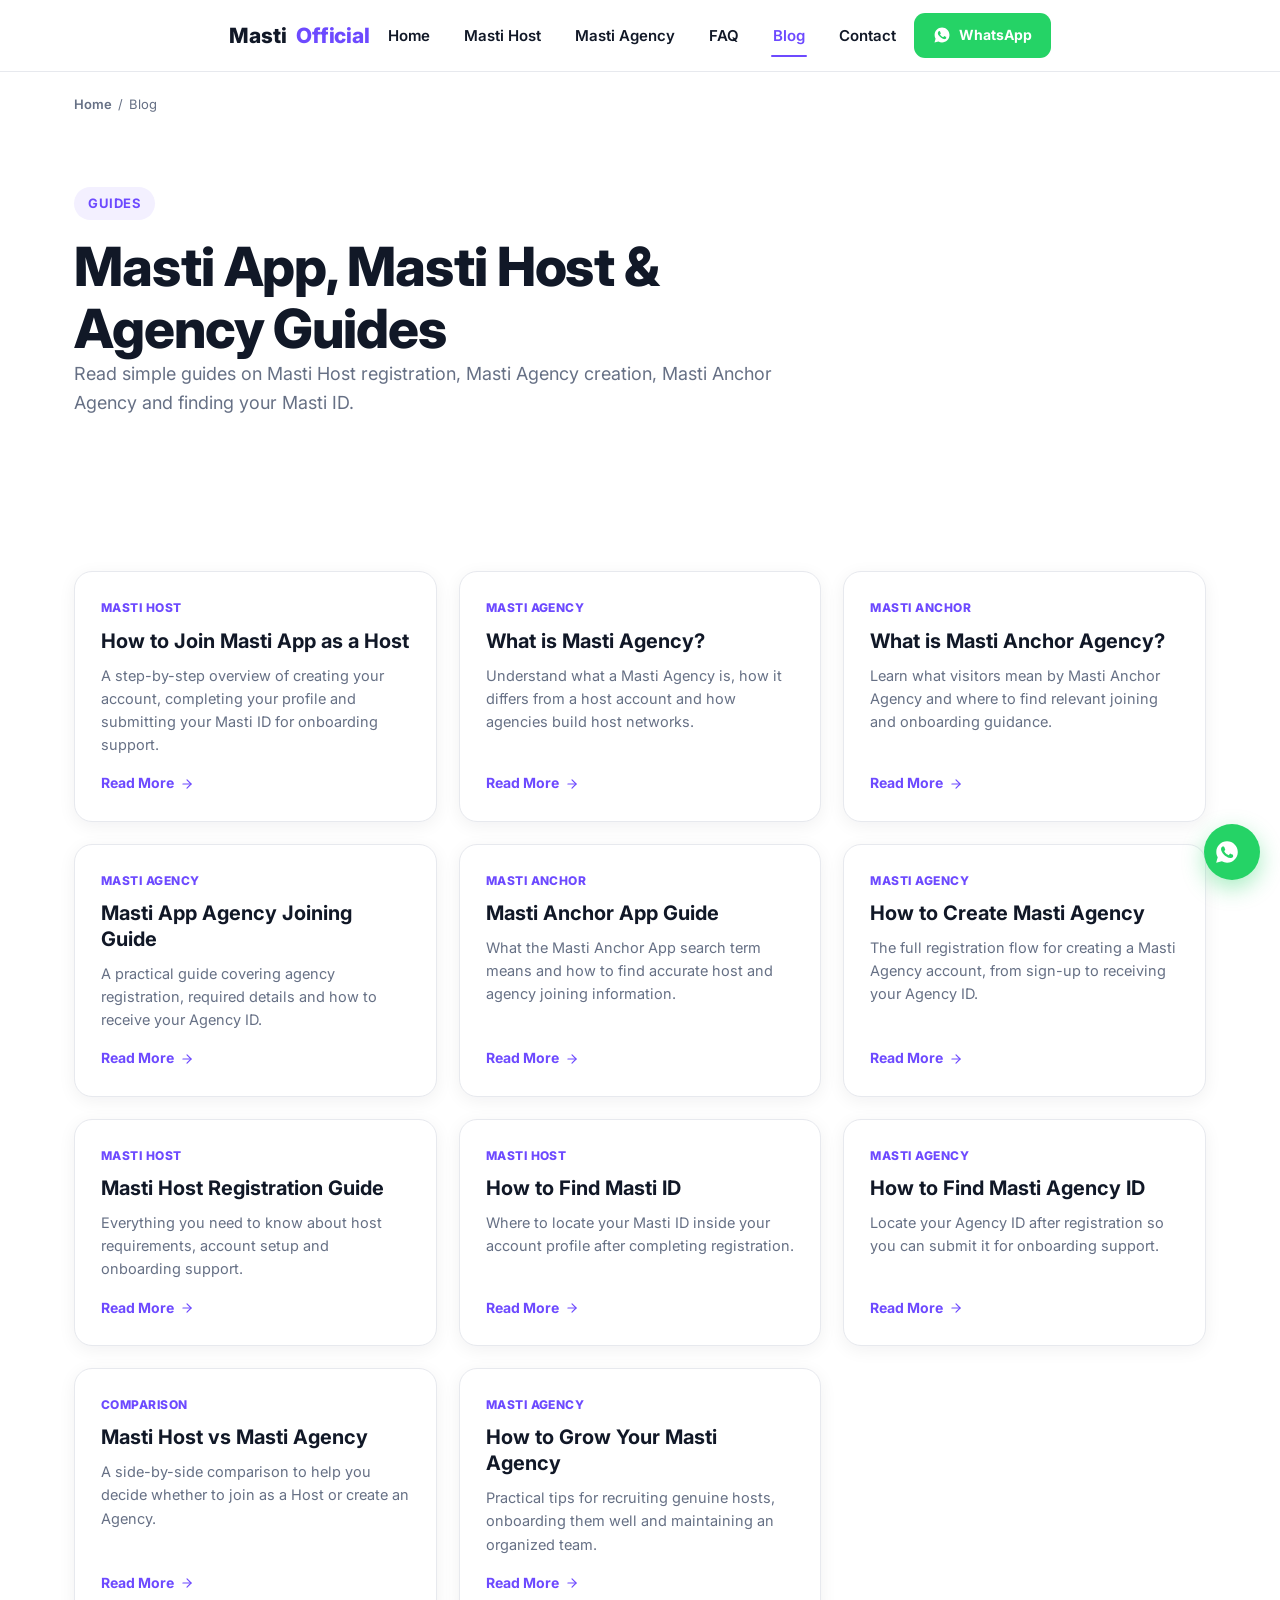
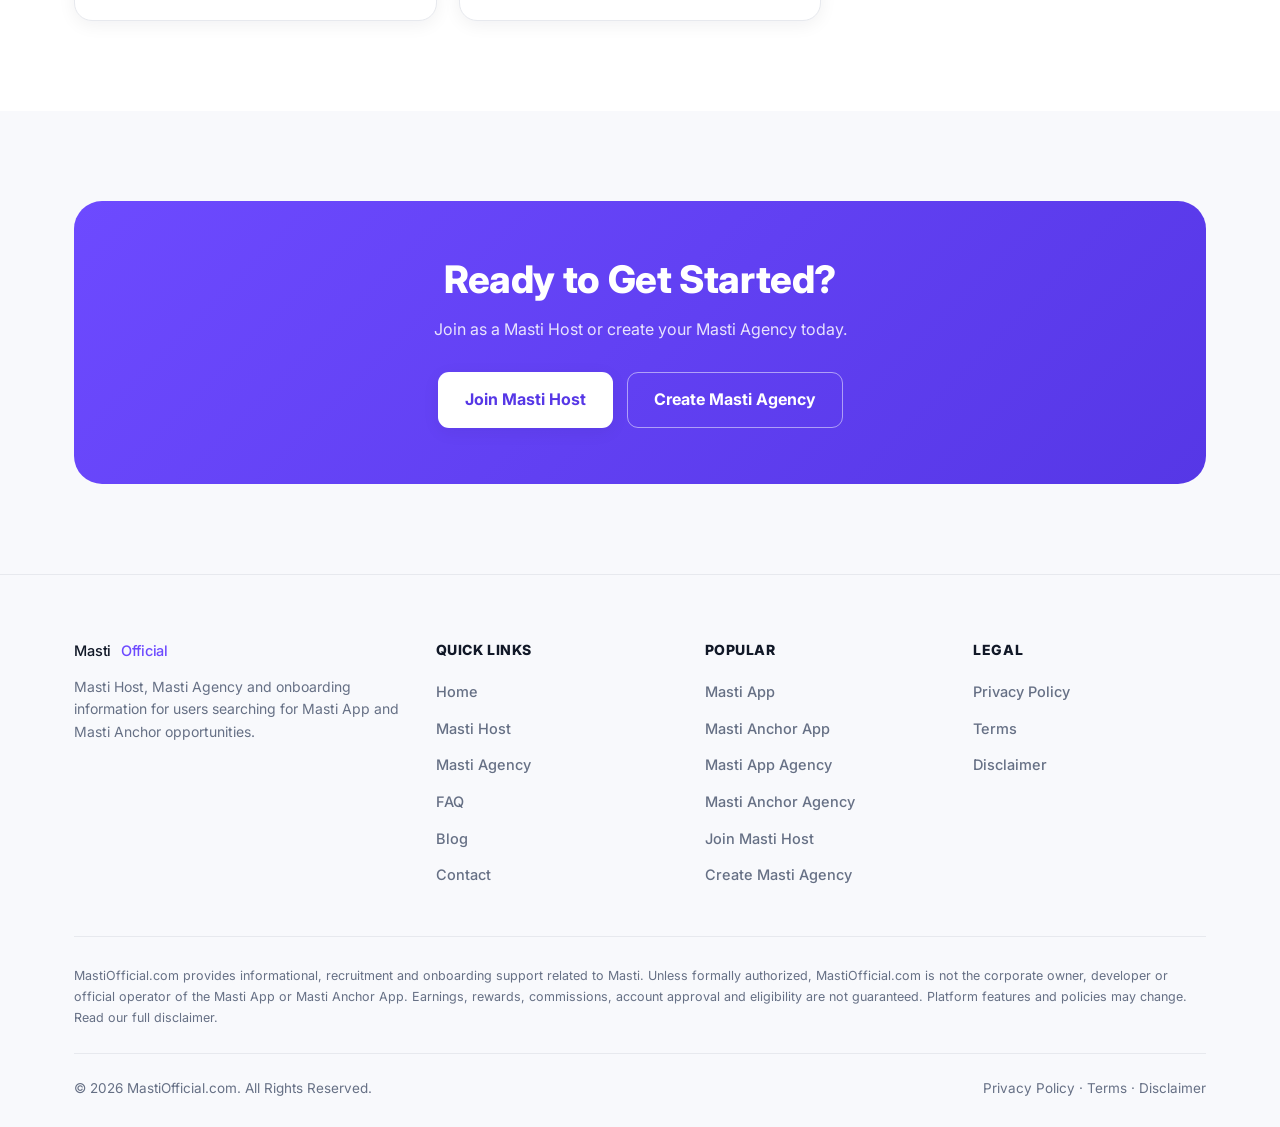
==== blog/index.html @ 708a8b1a "Initial commit: MastiOfficial static site Complete HTML5/CSS3/vanilla JS website for MastiOfficial.c" ====
<!DOCTYPE html>
<html lang="en">
<head>
<meta charset="UTF-8">
<meta name="viewport" content="width=device-width, initial-scale=1.0">
<title>Masti App Blog | Masti Agency & Masti Anchor Guides</title>
<meta name="description" content="Guides on Masti App, Masti Host registration, Masti Agency creation, Masti Anchor Agency and how to find your Masti ID.">
<link rel="canonical" href="https://mastiofficial.com/blog/">
<meta name="robots" content="index, follow">

<meta property="og:title" content="Masti App Blog | Masti Agency & Masti Anchor Guides">
<meta property="og:description" content="Guides on Masti App, Masti Host registration, Masti Agency creation, Masti Anchor Agency and how to find your Masti ID.">
<meta property="og:url" content="https://mastiofficial.com/blog/">
<meta property="og:type" content="website">
<meta property="og:site_name" content="MastiOfficial">

<meta name="twitter:card" content="summary_large_image">
<meta name="twitter:title" content="Masti App Blog | Masti Agency & Masti Anchor Guides">
<meta name="twitter:description" content="Guides on Masti Host, Masti Agency and Masti Anchor Agency joining.">

<link rel="preconnect" href="https://fonts.googleapis.com">
<link rel="preconnect" href="https://fonts.gstatic.com" crossorigin>
<link href="https://fonts.googleapis.com/css2?family=Inter:wght@400;500;600;700;800&display=swap" rel="stylesheet">
<link rel="stylesheet" href="/assets/css/style.css">

<script type="application/ld+json">
{
  "@context": "https://schema.org",
  "@type": "BreadcrumbList",
  "itemListElement": [
    {"@type":"ListItem","position":1,"name":"Home","item":"https://mastiofficial.com/"},
    {"@type":"ListItem","position":2,"name":"Blog","item":"https://mastiofficial.com/blog/"}
  ]
}
</script>
<script type="application/ld+json">
{
  "@context": "https://schema.org",
  "@type": "Blog",
  "name": "MastiOfficial Blog",
  "url": "https://mastiofficial.com/blog/",
  "description": "Guides on Masti App, Masti Host, Masti Agency and Masti Anchor Agency joining."
}
</script>
</head>
<body>
<a href="#main" class="skip-link">Skip to content</a>

<header class="site-header">
  <div class="container header-inner">
    <a href="/" class="logo" aria-label="MastiOfficial Home">
      <span class="logo-dark">Masti</span><span class="logo-accent">Official</span>
    </a>
    <nav class="main-nav" aria-label="Primary">
      <ul>
        <li><a href="/">Home</a></li>
        <li><a href="/masti-host/">Masti Host</a></li>
        <li><a href="/masti-agency/">Masti Agency</a></li>
        <li><a href="/faq/">FAQ</a></li>
        <li><a href="/blog/" class="active">Blog</a></li>
        <li><a href="/contact/">Contact</a></li>
      </ul>
    </nav>
    <div class="header-right">
      <a href="#" data-action="whatsapp" class="btn btn-whatsapp">
        <svg viewBox="0 0 24 24" fill="currentColor" width="18" height="18" aria-hidden="true"><path d="M12.04 2C6.58 2 2.13 6.45 2.13 11.91c0 1.75.46 3.45 1.32 4.95L2 22l5.25-1.38a9.9 9.9 0 0 0 4.79 1.22h.01c5.46 0 9.91-4.45 9.91-9.91C21.96 6.45 17.5 2 12.04 2zm5.8 14.11c-.24.68-1.4 1.3-1.93 1.38-.5.08-1.12.11-1.8-.11-.41-.13-.94-.3-1.62-.6-2.85-1.23-4.71-4.1-4.85-4.29-.14-.19-1.16-1.54-1.16-2.94 0-1.4.73-2.08 1-2.37.26-.28.57-.35.76-.35s.38 0 .55.01c.18.01.41-.07.64.49.24.58.81 2 .88 2.15.07.15.12.32.02.51-.09.19-.14.31-.28.48-.14.17-.29.37-.42.5-.14.14-.28.29-.12.57.16.28.71 1.17 1.53 1.9 1.05.94 1.94 1.23 2.22 1.37.28.14.44.12.6-.07.16-.19.68-.79.86-1.06.18-.28.36-.23.6-.14.24.09 1.53.72 1.79.85.26.13.43.19.5.3.07.11.07.62-.17 1.3z"/></svg>
        WhatsApp
      </a>
      <button class="hamburger" aria-label="Open menu" aria-expanded="false" aria-controls="mobileMenu">
        <svg class="icon-menu" viewBox="0 0 24 24" fill="none" stroke="currentColor" stroke-width="2" stroke-linecap="round" aria-hidden="true"><line x1="3" y1="6" x2="21" y2="6"/><line x1="3" y1="12" x2="21" y2="12"/><line x1="3" y1="18" x2="21" y2="18"/></svg>
        <svg class="icon-close" viewBox="0 0 24 24" fill="none" stroke="currentColor" stroke-width="2" stroke-linecap="round" aria-hidden="true"><line x1="6" y1="6" x2="18" y2="18"/><line x1="18" y1="6" x2="6" y2="18"/></svg>
      </button>
    </div>
  </div>
</header>

<div class="mobile-menu" id="mobileMenu">
  <nav aria-label="Mobile">
    <ul>
      <li><a href="/">Home</a></li>
      <li><a href="/masti-host/">Masti Host</a></li>
      <li><a href="/masti-agency/">Masti Agency</a></li>
      <li><a href="/faq/">FAQ</a></li>
      <li><a href="/blog/">Blog</a></li>
      <li><a href="/contact/">Contact</a></li>
    </ul>
    <a href="#" data-action="whatsapp" class="btn btn-whatsapp btn-block">WhatsApp Support</a>
  </nav>
</div>

<main id="main">

<div class="container breadcrumb">
  <a href="/">Home</a><span aria-hidden="true">/</span><span>Blog</span>
</div>

<section class="hero" style="padding-bottom:20px;">
  <div class="container">
    <div class="section-head" style="max-width:760px;">
      <span class="eyebrow">Guides</span>
      <h1>Masti App, Masti Host & Agency Guides</h1>
      <p class="lead">Read simple guides on Masti Host registration, Masti Agency creation, Masti Anchor Agency and finding your Masti ID.</p>
    </div>
  </div>
</section>

<section class="fade-in-up">
  <div class="container">
    <div class="blog-grid">

      <article class="blog-card">
        <span class="blog-category">Masti Host</span>
        <h3>How to Join Masti App as a Host</h3>
        <p>A step-by-step overview of creating your account, completing your profile and submitting your Masti ID for onboarding support.</p>
        <a href="/masti-host/" class="read-more">Read More
          <svg viewBox="0 0 24 24" fill="none" stroke="currentColor" stroke-width="2" stroke-linecap="round" stroke-linejoin="round" width="14" height="14" aria-hidden="true"><line x1="5" y1="12" x2="19" y2="12"/><polyline points="12 5 19 12 12 19"/></svg>
        </a>
      </article>

      <article class="blog-card">
        <span class="blog-category">Masti Agency</span>
        <h3>What is Masti Agency?</h3>
        <p>Understand what a Masti Agency is, how it differs from a host account and how agencies build host networks.</p>
        <a href="/masti-agency/" class="read-more">Read More
          <svg viewBox="0 0 24 24" fill="none" stroke="currentColor" stroke-width="2" stroke-linecap="round" stroke-linejoin="round" width="14" height="14" aria-hidden="true"><line x1="5" y1="12" x2="19" y2="12"/><polyline points="12 5 19 12 12 19"/></svg>
        </a>
      </article>

      <article class="blog-card">
        <span class="blog-category">Masti Anchor</span>
        <h3>What is Masti Anchor Agency?</h3>
        <p>Learn what visitors mean by Masti Anchor Agency and where to find relevant joining and onboarding guidance.</p>
        <a href="/masti-agency/#masti-anchor-agency" class="read-more">Read More
          <svg viewBox="0 0 24 24" fill="none" stroke="currentColor" stroke-width="2" stroke-linecap="round" stroke-linejoin="round" width="14" height="14" aria-hidden="true"><line x1="5" y1="12" x2="19" y2="12"/><polyline points="12 5 19 12 12 19"/></svg>
        </a>
      </article>

      <article class="blog-card">
        <span class="blog-category">Masti Agency</span>
        <h3>Masti App Agency Joining Guide</h3>
        <p>A practical guide covering agency registration, required details and how to receive your Agency ID.</p>
        <a href="/masti-agency/" class="read-more">Read More
          <svg viewBox="0 0 24 24" fill="none" stroke="currentColor" stroke-width="2" stroke-linecap="round" stroke-linejoin="round" width="14" height="14" aria-hidden="true"><line x1="5" y1="12" x2="19" y2="12"/><polyline points="12 5 19 12 12 19"/></svg>
        </a>
      </article>

      <article class="blog-card">
        <span class="blog-category">Masti Anchor</span>
        <h3>Masti Anchor App Guide</h3>
        <p>What the Masti Anchor App search term means and how to find accurate host and agency joining information.</p>
        <a href="/masti-host/" class="read-more">Read More
          <svg viewBox="0 0 24 24" fill="none" stroke="currentColor" stroke-width="2" stroke-linecap="round" stroke-linejoin="round" width="14" height="14" aria-hidden="true"><line x1="5" y1="12" x2="19" y2="12"/><polyline points="12 5 19 12 12 19"/></svg>
        </a>
      </article>

      <article class="blog-card">
        <span class="blog-category">Masti Agency</span>
        <h3>How to Create Masti Agency</h3>
        <p>The full registration flow for creating a Masti Agency account, from sign-up to receiving your Agency ID.</p>
        <a href="/masti-agency/" class="read-more">Read More
          <svg viewBox="0 0 24 24" fill="none" stroke="currentColor" stroke-width="2" stroke-linecap="round" stroke-linejoin="round" width="14" height="14" aria-hidden="true"><line x1="5" y1="12" x2="19" y2="12"/><polyline points="12 5 19 12 12 19"/></svg>
        </a>
      </article>

      <article class="blog-card">
        <span class="blog-category">Masti Host</span>
        <h3>Masti Host Registration Guide</h3>
        <p>Everything you need to know about host requirements, account setup and onboarding support.</p>
        <a href="/masti-host/" class="read-more">Read More
          <svg viewBox="0 0 24 24" fill="none" stroke="currentColor" stroke-width="2" stroke-linecap="round" stroke-linejoin="round" width="14" height="14" aria-hidden="true"><line x1="5" y1="12" x2="19" y2="12"/><polyline points="12 5 19 12 12 19"/></svg>
        </a>
      </article>

      <article class="blog-card">
        <span class="blog-category">Masti Host</span>
        <h3>How to Find Masti ID</h3>
        <p>Where to locate your Masti ID inside your account profile after completing registration.</p>
        <a href="/masti-host/#where-to-find" class="read-more">Read More
          <svg viewBox="0 0 24 24" fill="none" stroke="currentColor" stroke-width="2" stroke-linecap="round" stroke-linejoin="round" width="14" height="14" aria-hidden="true"><line x1="5" y1="12" x2="19" y2="12"/><polyline points="12 5 19 12 12 19"/></svg>
        </a>
      </article>

      <article class="blog-card">
        <span class="blog-category">Masti Agency</span>
        <h3>How to Find Masti Agency ID</h3>
        <p>Locate your Agency ID after registration so you can submit it for onboarding support.</p>
        <a href="/masti-agency/" class="read-more">Read More
          <svg viewBox="0 0 24 24" fill="none" stroke="currentColor" stroke-width="2" stroke-linecap="round" stroke-linejoin="round" width="14" height="14" aria-hidden="true"><line x1="5" y1="12" x2="19" y2="12"/><polyline points="12 5 19 12 12 19"/></svg>
        </a>
      </article>

      <article class="blog-card">
        <span class="blog-category">Comparison</span>
        <h3>Masti Host vs Masti Agency</h3>
        <p>A side-by-side comparison to help you decide whether to join as a Host or create an Agency.</p>
        <a href="/#host-vs-agency" class="read-more">Read More
          <svg viewBox="0 0 24 24" fill="none" stroke="currentColor" stroke-width="2" stroke-linecap="round" stroke-linejoin="round" width="14" height="14" aria-hidden="true"><line x1="5" y1="12" x2="19" y2="12"/><polyline points="12 5 19 12 12 19"/></svg>
        </a>
      </article>

      <article class="blog-card">
        <span class="blog-category">Masti Agency</span>
        <h3>How to Grow Your Masti Agency</h3>
        <p>Practical tips for recruiting genuine hosts, onboarding them well and maintaining an organized team.</p>
        <a href="/masti-agency/" class="read-more">Read More
          <svg viewBox="0 0 24 24" fill="none" stroke="currentColor" stroke-width="2" stroke-linecap="round" stroke-linejoin="round" width="14" height="14" aria-hidden="true"><line x1="5" y1="12" x2="19" y2="12"/><polyline points="12 5 19 12 12 19"/></svg>
        </a>
      </article>

    </div>
  </div>
</section>

<section class="section-soft fade-in-up">
  <div class="container">
    <div class="final-cta">
      <h2>Ready to Get Started?</h2>
      <p>Join as a Masti Host or create your Masti Agency today.</p>
      <div class="btn-row">
        <a href="/masti-host/" class="btn btn-primary">Join Masti Host</a>
        <a href="/masti-agency/" class="btn btn-outline">Create Masti Agency</a>
      </div>
    </div>
  </div>
</section>

</main>

<footer class="site-footer">
  <div class="container">
    <div class="footer-grid">
      <div class="footer-col">
        <a href="/" class="logo"><span class="logo-dark">Masti</span><span class="logo-accent">Official</span></a>
        <p>Masti Host, Masti Agency and onboarding information for users searching for Masti App and Masti Anchor opportunities.</p>
      </div>
      <div class="footer-col">
        <h4>Quick Links</h4>
        <ul>
          <li><a href="/">Home</a></li>
          <li><a href="/masti-host/">Masti Host</a></li>
          <li><a href="/masti-agency/">Masti Agency</a></li>
          <li><a href="/faq/">FAQ</a></li>
          <li><a href="/blog/">Blog</a></li>
          <li><a href="/contact/">Contact</a></li>
        </ul>
      </div>
      <div class="footer-col">
        <h4>Popular</h4>
        <ul>
          <li><a href="/#about-masti">Masti App</a></li>
          <li><a href="/#masti-anchor">Masti Anchor App</a></li>
          <li><a href="/masti-agency/">Masti App Agency</a></li>
          <li><a href="/masti-agency/#masti-anchor-agency">Masti Anchor Agency</a></li>
          <li><a href="/masti-host/">Join Masti Host</a></li>
          <li><a href="/masti-agency/">Create Masti Agency</a></li>
        </ul>
      </div>
      <div class="footer-col">
        <h4>Legal</h4>
        <ul>
          <li><a href="/privacy-policy/">Privacy Policy</a></li>
          <li><a href="/terms/">Terms</a></li>
          <li><a href="/disclaimer/">Disclaimer</a></li>
        </ul>
      </div>
    </div>
    <div class="footer-disclaimer">
      MastiOfficial.com provides informational, recruitment and onboarding support related to Masti. Unless formally authorized, MastiOfficial.com is not the corporate owner, developer or official operator of the Masti App or Masti Anchor App. Earnings, rewards, commissions, account approval and eligibility are not guaranteed. Platform features and policies may change. Read our <a href="/disclaimer/">full disclaimer</a>.
    </div>
    <div class="footer-bottom">
      <span>&copy; 2026 MastiOfficial.com. All Rights Reserved.</span>
      <span><a href="/privacy-policy/">Privacy Policy</a> &middot; <a href="/terms/">Terms</a> &middot; <a href="/disclaimer/">Disclaimer</a></span>
    </div>
  </div>
</footer>

<a href="#" data-action="whatsapp" class="whatsapp-float" aria-label="Chat on WhatsApp">
  <svg viewBox="0 0 24 24" fill="currentColor" aria-hidden="true"><path d="M12.04 2C6.58 2 2.13 6.45 2.13 11.91c0 1.75.46 3.45 1.32 4.95L2 22l5.25-1.38a9.9 9.9 0 0 0 4.79 1.22h.01c5.46 0 9.91-4.45 9.91-9.91C21.96 6.45 17.5 2 12.04 2zm5.8 14.11c-.24.68-1.4 1.3-1.93 1.38-.5.08-1.12.11-1.8-.11-.41-.13-.94-.3-1.62-.6-2.85-1.23-4.71-4.1-4.85-4.29-.14-.19-1.16-1.54-1.16-2.94 0-1.4.73-2.08 1-2.37.26-.28.57-.35.76-.35s.38 0 .55.01c.18.01.41-.07.64.49.24.58.81 2 .88 2.15.07.15.12.32.02.51-.09.19-.14.31-.28.48-.14.17-.29.37-.42.5-.14.14-.28.29-.12.57.16.28.71 1.17 1.53 1.9 1.05.94 1.94 1.23 2.22 1.37.28.14.44.12.6-.07.16-.19.68-.79.86-1.06.18-.28.36-.23.6-.14.24.09 1.53.72 1.79.85.26.13.43.19.5.3.07.11.07.62-.17 1.3z"/></svg>
  <span>Chat on WhatsApp</span>
</a>

<script src="/assets/js/main.js"></script>
</body>
</html>
---- assets/css/style.css ----
/* =========================================================
   MastiOfficial — Global Stylesheet
   Pure CSS3, no framework. Mobile-first responsive design.
   ========================================================= */

/* =====================
   CSS Variables
   ===================== */
:root {
  --primary: #6D4AFF;
  --primary-dark: #5637E6;
  --primary-soft: #F3F0FF;
  --text: #111827;
  --text-secondary: #667085;
  --border: #E7E9EE;
  --background: #FFFFFF;
  --background-soft: #F8F9FC;
  --whatsapp: #25D366;
  --whatsapp-dark: #1EBE57;

  --radius-btn: 11px;
  --radius-card: 18px;
  --shadow-soft: 0 4px 18px rgba(17, 24, 39, 0.06);
  --shadow-hover: 0 10px 28px rgba(17, 24, 39, 0.10);

  --container-width: 1180px;
  --gutter-desktop: 24px;
  --gutter-mobile: 18px;
  --section-gap-desktop: 90px;
  --section-gap-mobile: 65px;
}

/* =====================
   Reset
   ===================== */
*, *::before, *::after { box-sizing: border-box; }
html, body, h1, h2, h3, h4, p, ul, ol, figure, blockquote { margin: 0; padding: 0; }
ul, ol { list-style: none; }
a { color: inherit; text-decoration: none; }
img { max-width: 100%; display: block; }
button { font: inherit; cursor: pointer; }
input, textarea, select { font: inherit; }

html {
  scroll-behavior: smooth;
  -webkit-text-size-adjust: 100%;
}

@media (prefers-reduced-motion: reduce) {
  html { scroll-behavior: auto; }
  *, *::before, *::after {
    animation-duration: 0.001ms !important;
    animation-iteration-count: 1 !important;
    transition-duration: 0.001ms !important;
    scroll-behavior: auto !important;
  }
}

body {
  font-family: "Inter", Arial, sans-serif;
  color: var(--text);
  background: var(--background);
  line-height: 1.6;
  font-size: 16px;
  -webkit-font-smoothing: antialiased;
}

body.menu-open { overflow: hidden; }

/* Focus visibility */
a:focus-visible,
button:focus-visible,
input:focus-visible,
textarea:focus-visible,
summary:focus-visible {
  outline: 2px solid var(--primary);
  outline-offset: 2px;
  border-radius: 4px;
}

/* =====================
   Layout helpers
   ===================== */
.container {
  max-width: var(--container-width);
  margin: 0 auto;
  padding: 0 var(--gutter-mobile);
}
@media (min-width: 768px) {
  .container { padding: 0 var(--gutter-desktop); }
}

section, .section {
  padding: var(--section-gap-mobile) 0;
}
@media (min-width: 1024px) {
  section, .section { padding: var(--section-gap-desktop) 0; }
}

.section-soft { background: var(--background-soft); }
.section-purple-soft { background: var(--primary-soft); }

.eyebrow {
  display: inline-block;
  font-size: 13px;
  font-weight: 700;
  letter-spacing: 0.04em;
  text-transform: uppercase;
  color: var(--primary);
  background: var(--primary-soft);
  padding: 6px 14px;
  border-radius: 999px;
  margin-bottom: 16px;
}

.section-head {
  max-width: 680px;
  margin: 0 0 44px;
}
.section-head.center { margin-left: auto; margin-right: auto; text-align: center; }

h1 {
  font-size: 34px;
  font-weight: 800;
  line-height: 1.15;
  letter-spacing: -0.02em;
}
h2 {
  font-size: 30px;
  font-weight: 800;
  line-height: 1.2;
  letter-spacing: -0.01em;
}
h3 {
  font-size: 20px;
  font-weight: 700;
  line-height: 1.3;
}
p { color: var(--text-secondary); font-weight: 400; }
.lead { font-size: 18px; }
.text-small { font-size: 14px; }

@media (min-width: 768px) {
  h1 { font-size: 46px; }
  h2 { font-size: 36px; }
}
@media (min-width: 1024px) {
  h1 { font-size: 54px; }
  h2 { font-size: 38px; }
}

.text-center { text-align: center; }
.mt-8 { margin-top: 8px; }
.mt-16 { margin-top: 16px; }
.mt-24 { margin-top: 24px; }
.mt-32 { margin-top: 32px; }
.mb-16 { margin-bottom: 16px; }
.mb-24 { margin-bottom: 24px; }

/* =====================
   Buttons
   ===================== */
.btn {
  display: inline-flex;
  align-items: center;
  justify-content: center;
  gap: 8px;
  padding: 14px 26px;
  border-radius: var(--radius-btn);
  font-weight: 700;
  font-size: 16px;
  border: 1px solid transparent;
  transition: transform 0.15s ease, box-shadow 0.15s ease, background 0.15s ease, color 0.15s ease;
  white-space: nowrap;
}
.btn:hover { transform: translateY(-2px); }
.btn-primary {
  background: var(--primary);
  color: #fff;
  box-shadow: var(--shadow-soft);
}
.btn-primary:hover { background: var(--primary-dark); box-shadow: var(--shadow-hover); }

.btn-outline {
  background: #fff;
  color: var(--primary);
  border-color: var(--primary);
}
.btn-outline:hover { background: var(--primary-soft); }

.btn-whatsapp {
  background: var(--whatsapp);
  color: #fff;
}
.btn-whatsapp:hover { background: var(--whatsapp-dark); box-shadow: var(--shadow-hover); }

.btn-whatsapp-outline {
  background: #fff;
  color: var(--whatsapp);
  border-color: var(--whatsapp);
}
.btn-whatsapp-outline:hover { background: #eafcf1; }

.btn-block { width: 100%; }
.btn-sm { padding: 10px 18px; font-size: 14px; }

.btn-row {
  display: flex;
  flex-wrap: wrap;
  gap: 14px;
  align-items: center;
}

@media (max-width: 480px) {
  .btn-row .btn { flex: 1 1 100%; }
}

/* =====================
   Header
   ===================== */
.site-header {
  position: sticky;
  top: 0;
  z-index: 500;
  background: rgba(255,255,255,0.96);
  backdrop-filter: saturate(180%) blur(6px);
  border-bottom: 1px solid var(--border);
  height: 72px;
  display: flex;
  align-items: center;
}
.header-inner {
  display: flex;
  align-items: center;
  justify-content: space-between;
  gap: 16px;
}
.logo {
  display: flex;
  align-items: center;
  gap: 10px;
  font-size: 21px;
  font-weight: 800;
  letter-spacing: -0.01em;
  flex-shrink: 0;
}
.logo img { height: 34px; width: auto; }
.logo .logo-dark { color: var(--text); }
.logo .logo-accent { color: var(--primary); }

.main-nav {
  display: none;
}
.main-nav ul {
  display: flex;
  align-items: center;
  gap: 30px;
}
.main-nav a {
  font-weight: 600;
  font-size: 15px;
  color: var(--text);
  padding: 8px 2px;
  position: relative;
  transition: color 0.15s ease;
}
.main-nav a:hover, .main-nav a.active { color: var(--primary); }
.main-nav a.active::after {
  content: "";
  position: absolute;
  left: 0; right: 0; bottom: -4px;
  height: 2px;
  background: var(--primary);
  border-radius: 2px;
}

.header-right { display: flex; align-items: center; gap: 12px; }
.header-right .btn { padding: 10px 18px; font-size: 14px; }

.hamburger {
  display: inline-flex;
  align-items: center;
  justify-content: center;
  width: 42px;
  height: 42px;
  border-radius: 10px;
  border: 1px solid var(--border);
  background: #fff;
}
.hamburger svg { width: 20px; height: 20px; }
.hamburger .icon-close { display: none; }
.hamburger[aria-expanded="true"] .icon-menu { display: none; }
.hamburger[aria-expanded="true"] .icon-close { display: block; }

@media (min-width: 1024px) {
  .main-nav { display: block; }
  .hamburger { display: none; }
}

/* Mobile menu panel */
.mobile-menu {
  position: fixed;
  top: 72px;
  left: 0;
  right: 0;
  bottom: 0;
  background: #fff;
  z-index: 490;
  padding: 24px var(--gutter-mobile) 32px;
  overflow-y: auto;
  transform: translateY(-8px);
  opacity: 0;
  pointer-events: none;
  transition: opacity 0.18s ease, transform 0.18s ease;
}
.mobile-menu.is-open {
  opacity: 1;
  transform: translateY(0);
  pointer-events: auto;
}
.mobile-menu ul { display: flex; flex-direction: column; gap: 4px; }
.mobile-menu a {
  display: block;
  padding: 14px 4px;
  font-size: 17px;
  font-weight: 600;
  border-bottom: 1px solid var(--border);
}
.mobile-menu .btn { margin-top: 20px; }

@media (min-width: 1024px) {
  .mobile-menu { display: none !important; }
}

/* =====================
   Hero
   ===================== */
.hero { padding: 48px 0 var(--section-gap-mobile); }
@media (min-width: 1024px) { .hero { padding: 72px 0 var(--section-gap-desktop); } }

.hero-grid {
  display: grid;
  grid-template-columns: 1fr;
  gap: 44px;
  align-items: center;
}
@media (min-width: 1024px) {
  .hero-grid { grid-template-columns: 1.05fr 0.95fr; gap: 56px; }
}

.hero-copy p { font-size: 17px; max-width: 560px; }
.hero-copy .lead-secondary { font-size: 15px; margin-top: 14px; }

.hero-note {
  margin-top: 22px;
  display: flex;
  flex-wrap: wrap;
  align-items: center;
  gap: 12px;
  font-size: 14px;
  font-weight: 600;
  color: var(--text);
}

/* Hero visual mockup */
.hero-visual {
  position: relative;
  background: linear-gradient(160deg, var(--primary-soft), #ffffff 70%);
  border: 1px solid var(--border);
  border-radius: 24px;
  padding: 28px;
  min-height: 380px;
}
.hero-visual-grid {
  display: grid;
  grid-template-columns: 1fr 1fr;
  gap: 14px;
}
.mock-card {
  background: #fff;
  border: 1px solid var(--border);
  border-radius: 16px;
  padding: 18px;
  box-shadow: var(--shadow-soft);
  transition: transform 0.2s ease;
}
.mock-card:hover { transform: translateY(-3px); }
.mock-card .mock-icon {
  width: 38px; height: 38px;
  border-radius: 10px;
  background: var(--primary-soft);
  color: var(--primary);
  display: flex; align-items: center; justify-content: center;
  margin-bottom: 12px;
}
.mock-card .mock-icon svg { width: 20px; height: 20px; }
.mock-card h4 { font-size: 15px; font-weight: 700; margin-bottom: 4px; }
.mock-card p { font-size: 13px; margin: 0; }
.mock-card.mock-wide { grid-column: 1 / -1; display: flex; align-items: center; gap: 14px; }
.mock-card.mock-wide .mock-icon { margin-bottom: 0; flex-shrink: 0; }
.mock-card.mock-wide .mock-bar { flex: 1; height: 8px; border-radius: 6px; background: var(--primary-soft); overflow: hidden; }
.mock-card.mock-wide .mock-bar span { display: block; height: 100%; width: 62%; background: var(--primary); border-radius: 6px; }

/* =====================
   Trust row
   ===================== */
.trust-row {
  padding: 34px 0;
  border-top: 1px solid var(--border);
  border-bottom: 1px solid var(--border);
}
.trust-grid {
  display: grid;
  grid-template-columns: repeat(2, 1fr);
  gap: 18px;
}
@media (min-width: 768px) {
  .trust-grid { grid-template-columns: repeat(4, 1fr); }
}
.trust-item {
  display: flex;
  align-items: center;
  gap: 10px;
  font-weight: 600;
  font-size: 14px;
}
.trust-item .check {
  width: 26px; height: 26px;
  border-radius: 50%;
  background: var(--primary-soft);
  color: var(--primary);
  display: flex; align-items: center; justify-content: center;
  flex-shrink: 0;
}
.trust-item .check svg { width: 14px; height: 14px; }

/* =====================
   Two-column content
   ===================== */
.content-grid {
  display: grid;
  grid-template-columns: 1fr;
  gap: 40px;
  align-items: center;
}
@media (min-width: 1024px) {
  .content-grid { grid-template-columns: 1fr 1fr; gap: 60px; }
}
.content-grid.reverse .content-visual { order: -1; }
@media (min-width: 1024px) {
  .content-grid.reverse .content-visual { order: 2; }
}

/* =====================
   Cards grid
   ===================== */
.cards-grid {
  display: grid;
  grid-template-columns: 1fr;
  gap: 20px;
}
@media (min-width: 640px) {
  .cards-grid.cols-2 { grid-template-columns: 1fr 1fr; }
  .cards-grid.cols-3 { grid-template-columns: repeat(2, 1fr); }
}
@media (min-width: 1024px) {
  .cards-grid.cols-3 { grid-template-columns: repeat(3, 1fr); }
  .cards-grid.cols-6 { grid-template-columns: repeat(3, 1fr); }
}
@media (min-width: 640px) {
  .cards-grid.cols-6 { grid-template-columns: repeat(2, 1fr); }
}

.card {
  background: #fff;
  border: 1px solid var(--border);
  border-radius: var(--radius-card);
  padding: 28px;
  box-shadow: var(--shadow-soft);
  transition: transform 0.2s ease, box-shadow 0.2s ease;
}
.card:hover { transform: translateY(-3px); box-shadow: var(--shadow-hover); }

.card-icon {
  width: 46px; height: 46px;
  border-radius: 12px;
  background: var(--primary-soft);
  color: var(--primary);
  display: flex; align-items: center; justify-content: center;
  margin-bottom: 16px;
}
.card-icon svg { width: 22px; height: 22px; }

.card h3 { margin-bottom: 8px; }
.card p { margin-bottom: 0; }

.card-list { margin-top: 16px; display: flex; flex-direction: column; gap: 10px; }
.card-list li {
  display: flex;
  align-items: flex-start;
  gap: 10px;
  font-size: 14.5px;
  color: var(--text);
  font-weight: 500;
}
.card-list li svg { width: 16px; height: 16px; color: var(--primary); flex-shrink: 0; margin-top: 3px; }

/* Role selector large cards */
.role-card {
  background: #fff;
  border: 1px solid var(--border);
  border-radius: 22px;
  padding: 36px;
  box-shadow: var(--shadow-soft);
  display: flex;
  flex-direction: column;
  transition: transform 0.2s ease, box-shadow 0.2s ease;
}
.role-card:hover { transform: translateY(-4px); box-shadow: var(--shadow-hover); }
.role-card .card-icon { width: 54px; height: 54px; border-radius: 14px; }
.role-card .card-icon svg { width: 26px; height: 26px; }
.role-card h3 { font-size: 24px; margin-bottom: 10px; }
.role-card .btn { margin-top: 26px; align-self: flex-start; }

/* Mini cards (host/agency preview) */
.mini-cards {
  display: grid;
  grid-template-columns: repeat(2, 1fr);
  gap: 14px;
  margin-top: 26px;
}
@media (min-width: 640px) { .mini-cards { grid-template-columns: repeat(4, 1fr); } }
.mini-card {
  background: #fff;
  border: 1px solid var(--border);
  border-radius: 14px;
  padding: 18px 14px;
  text-align: center;
  font-weight: 700;
  font-size: 14px;
}
.mini-card .mock-icon { margin: 0 auto 10px; }

/* =====================
   Steps
   ===================== */
.steps-grid {
  display: grid;
  grid-template-columns: 1fr;
  gap: 18px;
}
@media (min-width: 1024px) {
  .steps-grid { grid-template-columns: repeat(5, 1fr); gap: 16px; }
}
.step-card {
  background: #fff;
  border: 1px solid var(--border);
  border-radius: 16px;
  padding: 24px 20px;
  position: relative;
}
.step-number {
  font-size: 26px;
  font-weight: 800;
  color: var(--primary-soft);
  -webkit-text-stroke: 1.5px var(--primary);
  color: transparent;
  margin-bottom: 10px;
  display: block;
}
.step-card h4 { font-size: 16px; font-weight: 700; margin-bottom: 6px; }
.step-card p { font-size: 14px; margin: 0; }

/* =====================
   Comparison table
   ===================== */
.compare-table-wrap { overflow-x: auto; border: 1px solid var(--border); border-radius: 16px; }
.compare-table { width: 100%; border-collapse: collapse; min-width: 520px; background: #fff; }
.compare-table th, .compare-table td {
  padding: 16px 20px;
  text-align: left;
  border-bottom: 1px solid var(--border);
  font-size: 15px;
}
.compare-table th {
  background: var(--background-soft);
  font-weight: 700;
  color: var(--text);
}
.compare-table td { color: var(--text-secondary); }
.compare-table tr:last-child td { border-bottom: none; }
.compare-table td:first-child, .compare-table th:first-child { font-weight: 700; color: var(--text); }

/* =====================
   ID Support cards
   ===================== */
.id-support-grid {
  display: grid;
  grid-template-columns: 1fr;
  gap: 20px;
}
@media (min-width: 768px) { .id-support-grid { grid-template-columns: 1fr 1fr; } }
.id-card {
  background: var(--background-soft);
  border: 1px solid var(--border);
  border-radius: 20px;
  padding: 30px;
}
.id-card .bilingual {
  margin-top: 14px;
  padding: 14px 16px;
  background: #fff;
  border: 1px solid var(--border);
  border-radius: 12px;
  font-size: 14px;
  color: var(--text);
}
.id-card .bilingual strong { display: block; margin-bottom: 6px; }
.id-card .btn { margin-top: 18px; }

/* =====================
   FAQ Accordion
   ===================== */
.faq-list { display: flex; flex-direction: column; gap: 12px; }
.faq-item {
  border: 1px solid var(--border);
  border-radius: 14px;
  background: #fff;
  overflow: hidden;
}
.faq-question {
  width: 100%;
  display: flex;
  align-items: center;
  justify-content: space-between;
  gap: 16px;
  padding: 18px 20px;
  background: transparent;
  border: none;
  text-align: left;
  font-weight: 700;
  font-size: 16px;
  color: var(--text);
}
.faq-question .faq-icon {
  flex-shrink: 0;
  width: 22px; height: 22px;
  display: flex; align-items: center; justify-content: center;
  transition: transform 0.2s ease;
}
.faq-question[aria-expanded="true"] .faq-icon { transform: rotate(45deg); }
.faq-answer {
  max-height: 0;
  overflow: hidden;
  transition: max-height 0.25s ease;
}
.faq-answer-inner { padding: 0 20px 20px; }
.faq-answer-inner p { margin: 0; font-size: 15px; }
.faq-category-label {
  font-size: 13px;
  font-weight: 800;
  text-transform: uppercase;
  letter-spacing: 0.04em;
  color: var(--primary);
  margin: 32px 0 14px;
}
.faq-category-label:first-child { margin-top: 0; }

/* =====================
   Final CTA
   ===================== */
.final-cta {
  background: linear-gradient(135deg, var(--primary), var(--primary-dark));
  border-radius: 28px;
  padding: 56px 32px;
  text-align: center;
  color: #fff;
}
.final-cta h2 { color: #fff; }
.final-cta p { color: rgba(255,255,255,0.85); max-width: 560px; margin: 14px auto 0; }
.final-cta .btn-row { justify-content: center; margin-top: 30px; }
.final-cta .btn-primary { background: #fff; color: var(--primary-dark); }
.final-cta .btn-primary:hover { background: #f4f2ff; }
.final-cta .btn-outline { background: transparent; color: #fff; border-color: rgba(255,255,255,0.5); }
.final-cta .btn-outline:hover { background: rgba(255,255,255,0.12); }
.final-cta .whatsapp-line { margin-top: 22px; font-size: 14px; color: rgba(255,255,255,0.85); }
.final-cta .whatsapp-line a { text-decoration: underline; font-weight: 700; color: #fff; }

/* =====================
   Safety / notice blocks
   ===================== */
.notice-block {
  background: var(--background-soft);
  border: 1px solid var(--border);
  border-left: 4px solid var(--primary);
  border-radius: 12px;
  padding: 18px 20px;
  font-size: 14.5px;
  margin: 20px 0;
}
.notice-block strong { color: var(--text); }
.warning-block {
  background: #FFF7ED;
  border: 1px solid #FDE7CB;
  border-left: 4px solid #F59E0B;
  border-radius: 12px;
  padding: 16px 20px;
  font-size: 14.5px;
  color: #7C4A03;
  margin: 20px 0;
}

/* =====================
   Illustration (Where to find ID)
   ===================== */
.flow-illustration {
  display: flex;
  align-items: center;
  gap: 12px;
  flex-wrap: wrap;
  margin-top: 24px;
}
.flow-step {
  background: #fff;
  border: 1px solid var(--border);
  border-radius: 14px;
  padding: 16px 20px;
  font-weight: 700;
  font-size: 14px;
  display: flex;
  align-items: center;
  gap: 10px;
  box-shadow: var(--shadow-soft);
}
.flow-step svg { width: 18px; height: 18px; color: var(--primary); }
.flow-arrow { color: var(--text-secondary); font-size: 18px; }

/* =====================
   Blog
   ===================== */
.blog-grid {
  display: grid;
  grid-template-columns: 1fr;
  gap: 22px;
}
@media (min-width: 640px) { .blog-grid { grid-template-columns: repeat(2, 1fr); } }
@media (min-width: 1024px) { .blog-grid { grid-template-columns: repeat(3, 1fr); } }
.blog-card {
  background: #fff;
  border: 1px solid var(--border);
  border-radius: var(--radius-card);
  padding: 26px;
  display: flex;
  flex-direction: column;
  box-shadow: var(--shadow-soft);
  transition: transform 0.2s ease, box-shadow 0.2s ease;
}
.blog-card:hover { transform: translateY(-3px); box-shadow: var(--shadow-hover); }
.blog-category {
  font-size: 12px;
  font-weight: 800;
  text-transform: uppercase;
  letter-spacing: 0.04em;
  color: var(--primary);
  margin-bottom: 10px;
}
.blog-card h3 { margin-bottom: 10px; }
.blog-card p { flex: 1; font-size: 14.5px; }
.blog-card .read-more {
  margin-top: 16px;
  font-weight: 700;
  color: var(--primary);
  font-size: 14px;
  display: inline-flex;
  align-items: center;
  gap: 6px;
}

/* =====================
   Contact cards
   ===================== */
.contact-grid {
  display: grid;
  grid-template-columns: 1fr;
  gap: 20px;
  margin-top: 40px;
}
@media (min-width: 768px) { .contact-grid { grid-template-columns: 1fr 1fr; } }
.contact-card {
  background: #fff;
  border: 1px solid var(--border);
  border-radius: 20px;
  padding: 32px;
  box-shadow: var(--shadow-soft);
}
.contact-card h3 { margin-bottom: 14px; }
.contact-card .card-list { margin-bottom: 20px; }

/* =====================
   Legal pages
   ===================== */
.legal-content { max-width: 780px; }
.legal-content h2 { margin-top: 40px; margin-bottom: 14px; font-size: 24px; }
.legal-content h2:first-child { margin-top: 0; }
.legal-content p { margin-bottom: 14px; }
.legal-content ul { margin: 14px 0 14px 20px; list-style: disc; }
.legal-content ul li { margin-bottom: 8px; color: var(--text-secondary); }
.legal-updated { font-size: 14px; color: var(--text-secondary); margin-bottom: 30px; }

/* =====================
   Breadcrumb
   ===================== */
.breadcrumb {
  font-size: 13px;
  color: var(--text-secondary);
  padding-top: 22px;
}
.breadcrumb a { color: var(--text-secondary); font-weight: 600; }
.breadcrumb a:hover { color: var(--primary); }
.breadcrumb span[aria-hidden] { margin: 0 6px; }

/* =====================
   Footer
   ===================== */
.site-footer {
  background: var(--background-soft);
  border-top: 1px solid var(--border);
  padding: 64px 0 28px;
}
.footer-grid {
  display: grid;
  grid-template-columns: 1fr;
  gap: 36px;
}
@media (min-width: 640px) {
  .footer-grid { grid-template-columns: repeat(2, 1fr); }
}
@media (min-width: 1024px) {
  .footer-grid { grid-template-columns: 1.4fr 1fr 1fr 1fr; }
}
.footer-col h4 {
  font-size: 14px;
  font-weight: 800;
  text-transform: uppercase;
  letter-spacing: 0.04em;
  margin-bottom: 18px;
  color: var(--text);
}
.footer-col .logo { margin-bottom: 14px; }
.footer-col p { font-size: 14px; }
.footer-col ul { display: flex; flex-direction: column; gap: 11px; }
.footer-col a { font-size: 14.5px; color: var(--text-secondary); font-weight: 500; }
.footer-col a:hover { color: var(--primary); }

.footer-disclaimer {
  margin-top: 48px;
  padding-top: 28px;
  border-top: 1px solid var(--border);
  font-size: 12.5px;
  color: var(--text-secondary);
  line-height: 1.7;
}
.footer-bottom {
  margin-top: 24px;
  padding-top: 24px;
  border-top: 1px solid var(--border);
  display: flex;
  flex-wrap: wrap;
  justify-content: space-between;
  gap: 10px;
  font-size: 13.5px;
  color: var(--text-secondary);
}

/* =====================
   Floating WhatsApp button
   ===================== */
.whatsapp-float {
  position: fixed;
  bottom: 20px;
  right: 20px;
  z-index: 600;
  display: flex;
  align-items: center;
  gap: 10px;
  background: var(--whatsapp);
  color: #fff;
  width: 56px;
  height: 56px;
  border-radius: 50%;
  justify-content: center;
  box-shadow: 0 8px 22px rgba(37, 211, 102, 0.4);
  transition: width 0.25s ease, border-radius 0.25s ease, background 0.2s ease;
  overflow: hidden;
  white-space: nowrap;
}
.whatsapp-float svg { width: 26px; height: 26px; flex-shrink: 0; }
.whatsapp-float span {
  font-size: 14px;
  font-weight: 700;
  opacity: 0;
  max-width: 0;
  transition: opacity 0.2s ease;
}
@media (hover: hover) {
  .whatsapp-float:hover {
    width: 190px;
    border-radius: 30px;
    padding: 0 18px 0 16px;
    background: var(--whatsapp-dark);
  }
  .whatsapp-float:hover span { opacity: 1; max-width: 140px; }
}

/* =====================
   Scroll fade-in
   ===================== */
.fade-in-up {
  opacity: 0;
  transform: translateY(16px);
  transition: opacity 0.5s ease, transform 0.5s ease;
}
.fade-in-up.is-visible {
  opacity: 1;
  transform: translateY(0);
}
@media (prefers-reduced-motion: reduce) {
  .fade-in-up { opacity: 1; transform: none; transition: none; }
}

/* =====================
   Utility: skip link
   ===================== */
.skip-link {
  position: absolute;
  left: -9999px;
  top: 0;
  background: var(--primary);
  color: #fff;
  padding: 12px 18px;
  z-index: 1000;
  border-radius: 0 0 10px 0;
  font-weight: 700;
}
.skip-link:focus { left: 0; }
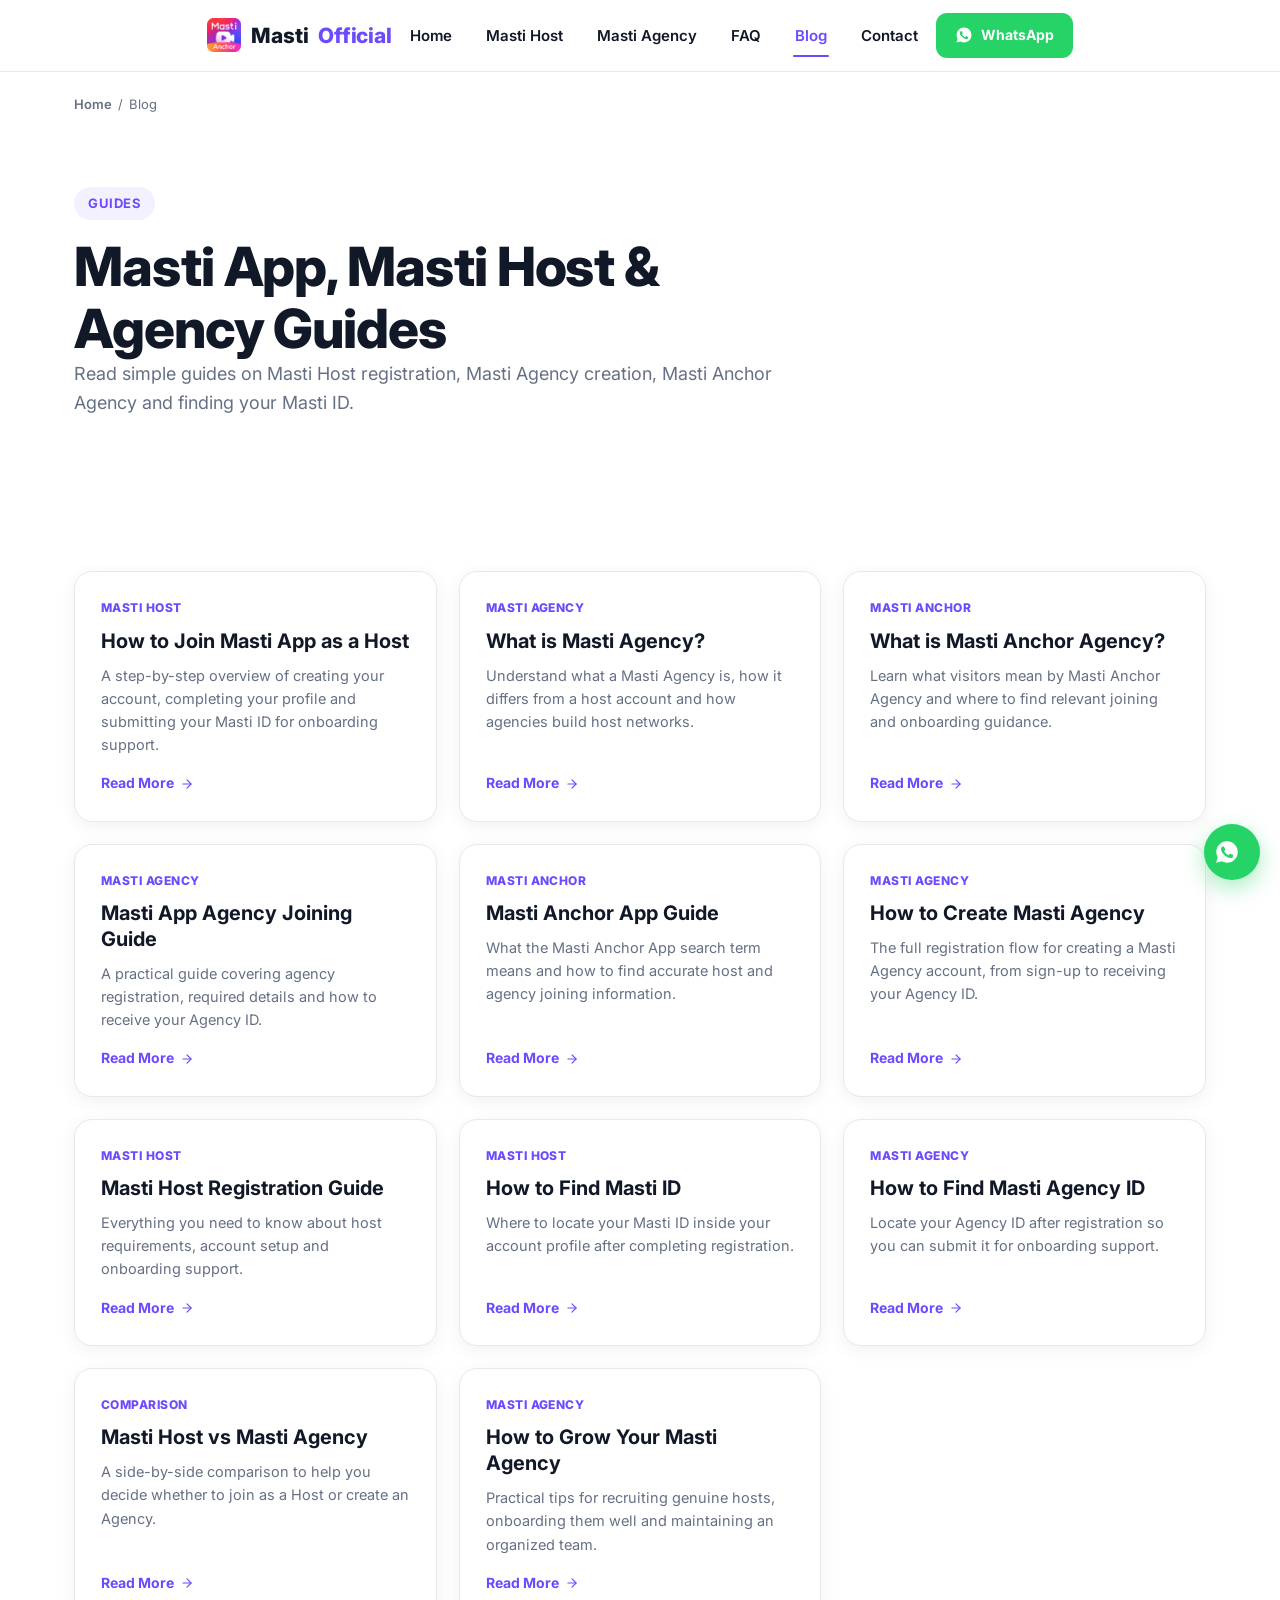
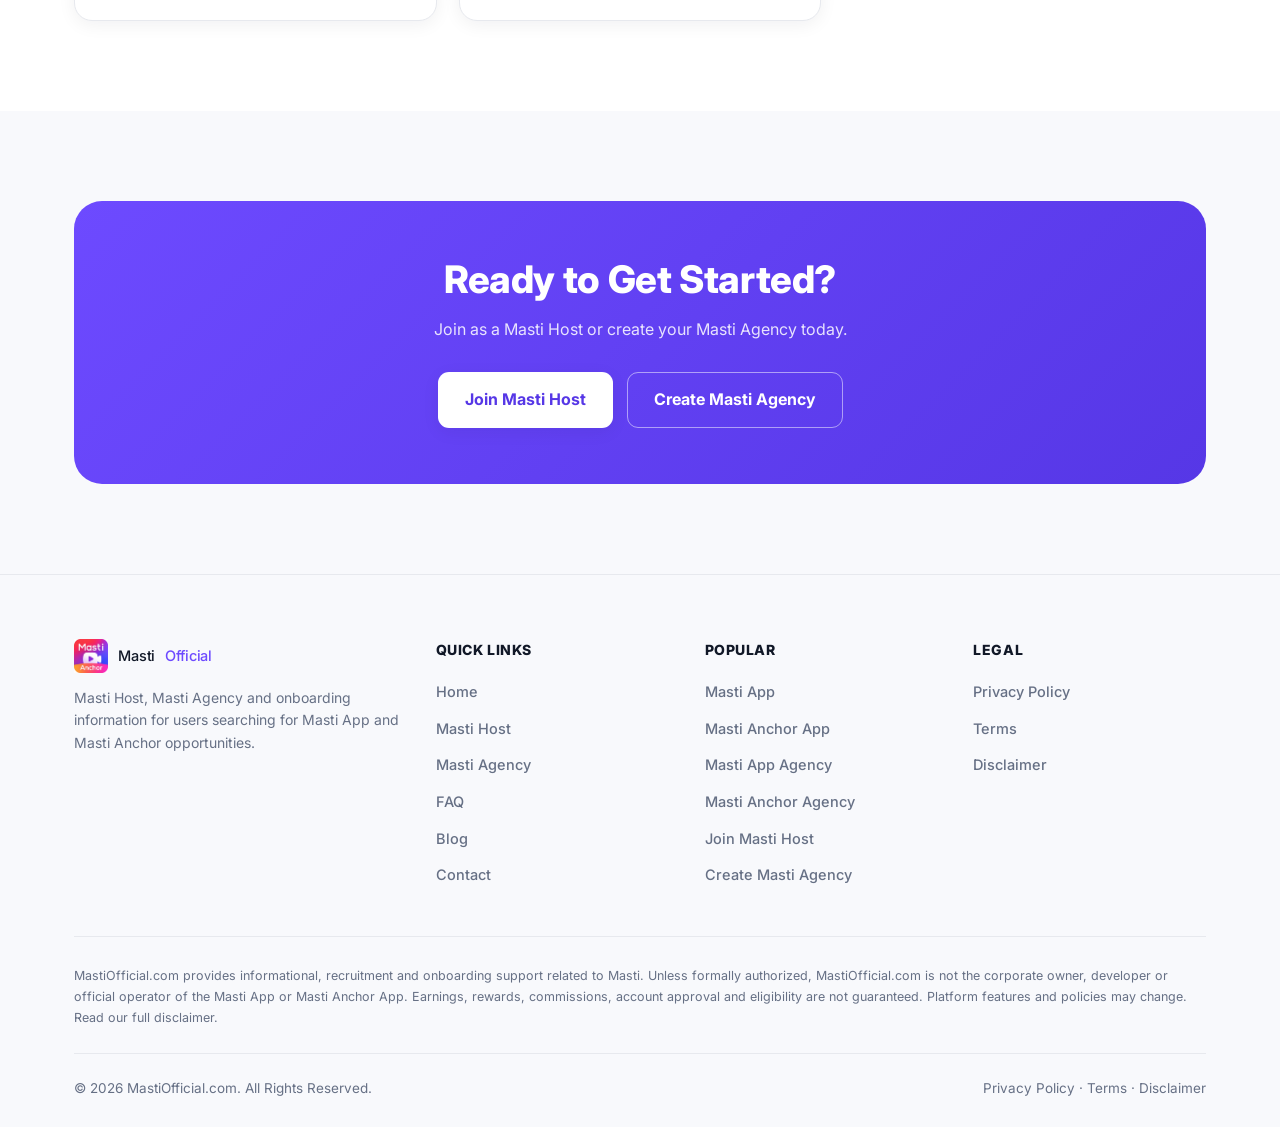
==== commit c3d99a98: "Add Masti Anchor app icon as site logo and favicon Used across the header logo, footer logo and favi" ====
--- a/blog/index.html
+++ b/blog/index.html
@@ -22,6 +22,8 @@
 <link rel="preconnect" href="https://fonts.gstatic.com" crossorigin>
 <link href="https://fonts.googleapis.com/css2?family=Inter:wght@400;500;600;700;800&display=swap" rel="stylesheet">
 <link rel="stylesheet" href="/assets/css/style.css">
+<link rel="icon" type="image/jpeg" href="/assets/images/logo.jpg">
+<link rel="apple-touch-icon" href="/assets/images/logo.jpg">
 
 <script type="application/ld+json">
 {
@@ -49,6 +51,7 @@
 <header class="site-header">
   <div class="container header-inner">
     <a href="/" class="logo" aria-label="MastiOfficial Home">
+      <img src="/assets/images/logo.jpg" alt="MastiOfficial logo" width="34" height="34">
       <span class="logo-dark">Masti</span><span class="logo-accent">Official</span>
     </a>
     <nav class="main-nav" aria-label="Primary">
@@ -230,7 +233,7 @@
   <div class="container">
     <div class="footer-grid">
       <div class="footer-col">
-        <a href="/" class="logo"><span class="logo-dark">Masti</span><span class="logo-accent">Official</span></a>
+        <a href="/" class="logo"><img src="/assets/images/logo.jpg" alt="MastiOfficial logo" width="34" height="34"><span class="logo-dark">Masti</span><span class="logo-accent">Official</span></a>
         <p>Masti Host, Masti Agency and onboarding information for users searching for Masti App and Masti Anchor opportunities.</p>
       </div>
       <div class="footer-col">
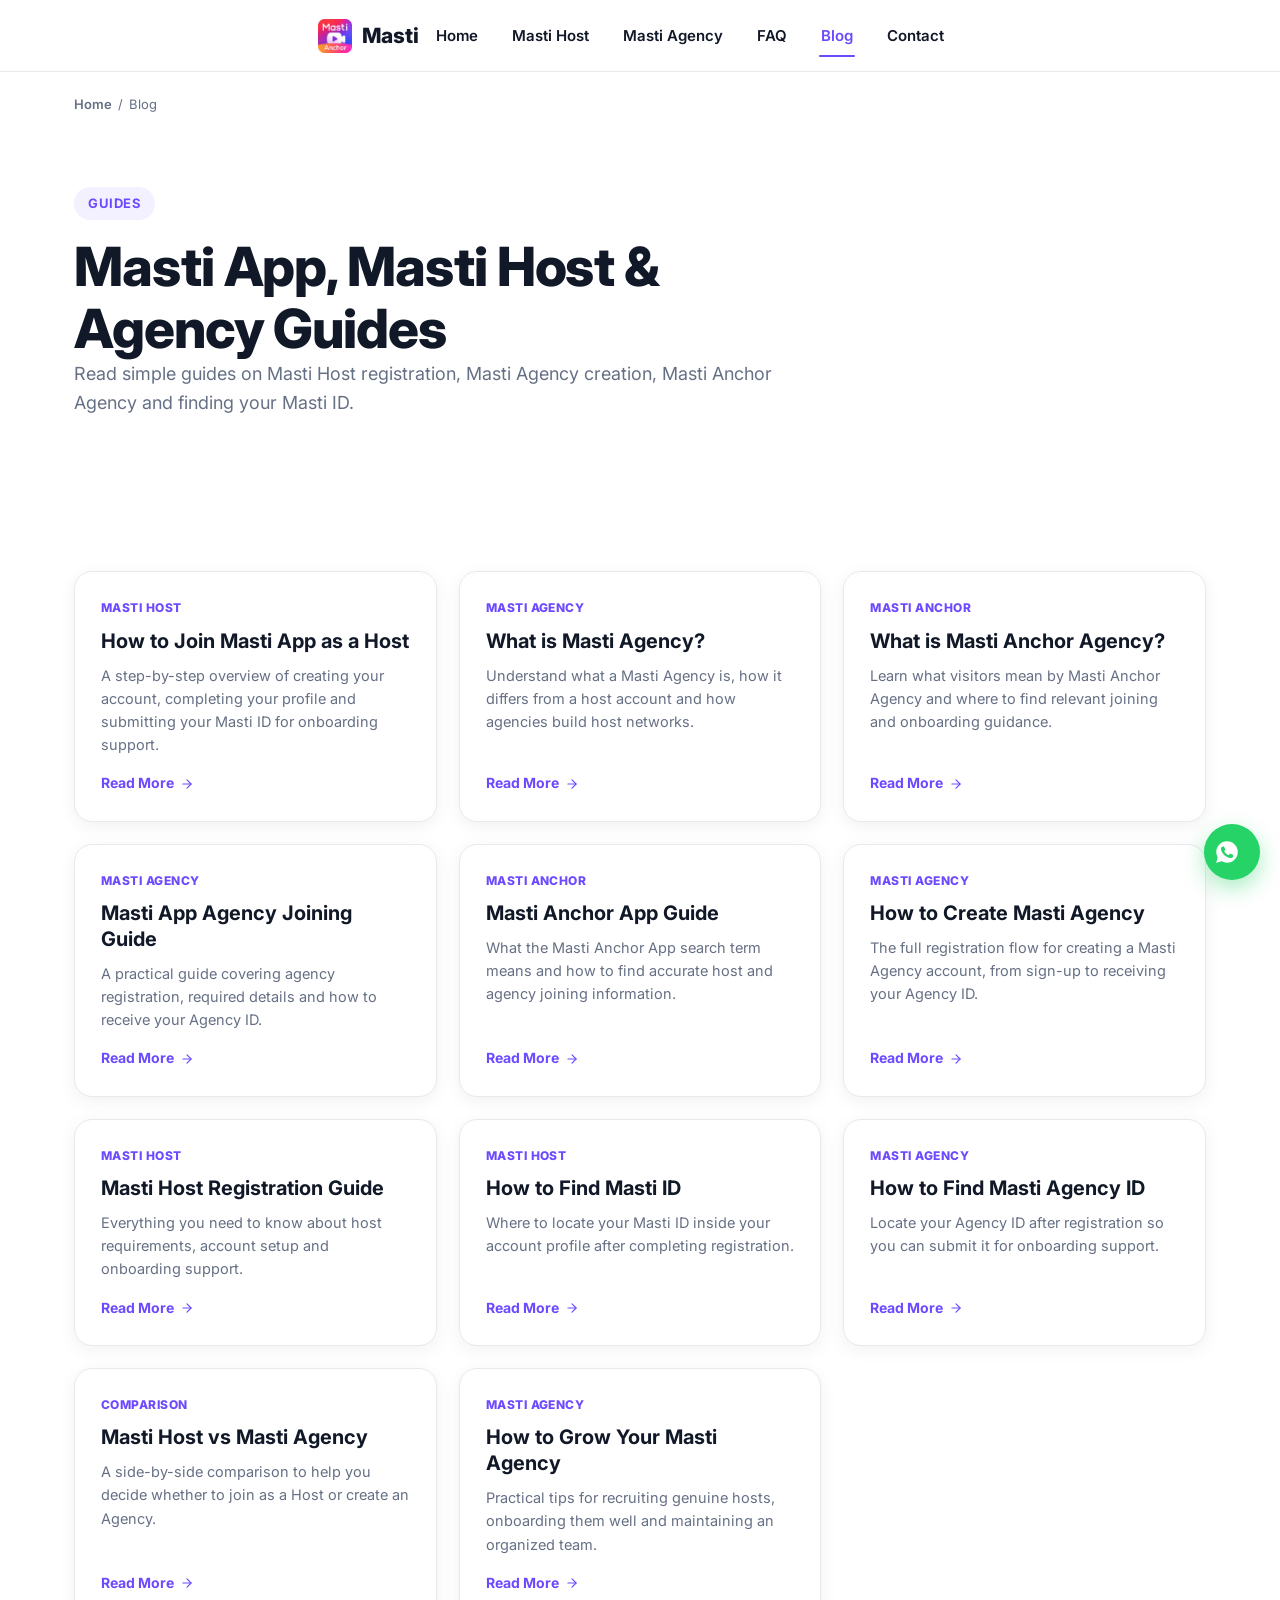
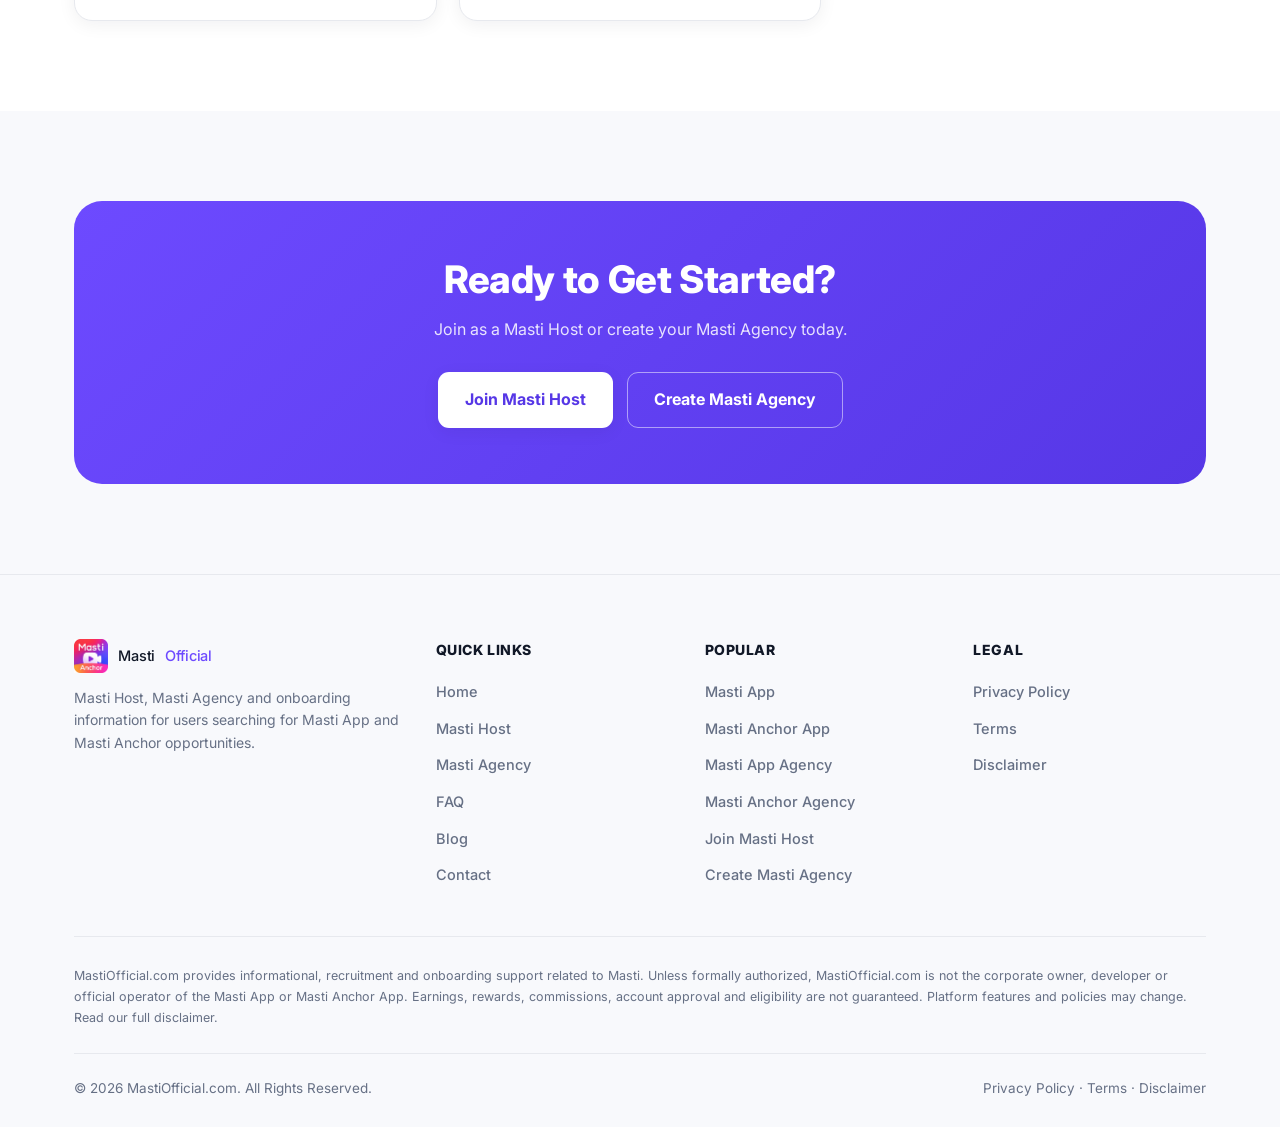
==== commit 90a2046c: "Simplify header: drop "Official" text and WhatsApp button Header logo now shows just the icon + "Mas" ====
--- a/blog/index.html
+++ b/blog/index.html
@@ -52,7 +52,7 @@
   <div class="container header-inner">
     <a href="/" class="logo" aria-label="MastiOfficial Home">
       <img src="/assets/images/logo.jpg" alt="MastiOfficial logo" width="34" height="34">
-      <span class="logo-dark">Masti</span><span class="logo-accent">Official</span>
+      <span class="logo-dark">Masti</span>
     </a>
     <nav class="main-nav" aria-label="Primary">
       <ul>
@@ -65,10 +65,6 @@
       </ul>
     </nav>
     <div class="header-right">
-      <a href="#" data-action="whatsapp" class="btn btn-whatsapp">
-        <svg viewBox="0 0 24 24" fill="currentColor" width="18" height="18" aria-hidden="true"><path d="M12.04 2C6.58 2 2.13 6.45 2.13 11.91c0 1.75.46 3.45 1.32 4.95L2 22l5.25-1.38a9.9 9.9 0 0 0 4.79 1.22h.01c5.46 0 9.91-4.45 9.91-9.91C21.96 6.45 17.5 2 12.04 2zm5.8 14.11c-.24.68-1.4 1.3-1.93 1.38-.5.08-1.12.11-1.8-.11-.41-.13-.94-.3-1.62-.6-2.85-1.23-4.71-4.1-4.85-4.29-.14-.19-1.16-1.54-1.16-2.94 0-1.4.73-2.08 1-2.37.26-.28.57-.35.76-.35s.38 0 .55.01c.18.01.41-.07.64.49.24.58.81 2 .88 2.15.07.15.12.32.02.51-.09.19-.14.31-.28.48-.14.17-.29.37-.42.5-.14.14-.28.29-.12.57.16.28.71 1.17 1.53 1.9 1.05.94 1.94 1.23 2.22 1.37.28.14.44.12.6-.07.16-.19.68-.79.86-1.06.18-.28.36-.23.6-.14.24.09 1.53.72 1.79.85.26.13.43.19.5.3.07.11.07.62-.17 1.3z"/></svg>
-        WhatsApp
-      </a>
       <button class="hamburger" aria-label="Open menu" aria-expanded="false" aria-controls="mobileMenu">
         <svg class="icon-menu" viewBox="0 0 24 24" fill="none" stroke="currentColor" stroke-width="2" stroke-linecap="round" aria-hidden="true"><line x1="3" y1="6" x2="21" y2="6"/><line x1="3" y1="12" x2="21" y2="12"/><line x1="3" y1="18" x2="21" y2="18"/></svg>
         <svg class="icon-close" viewBox="0 0 24 24" fill="none" stroke="currentColor" stroke-width="2" stroke-linecap="round" aria-hidden="true"><line x1="6" y1="6" x2="18" y2="18"/><line x1="18" y1="6" x2="6" y2="18"/></svg>
